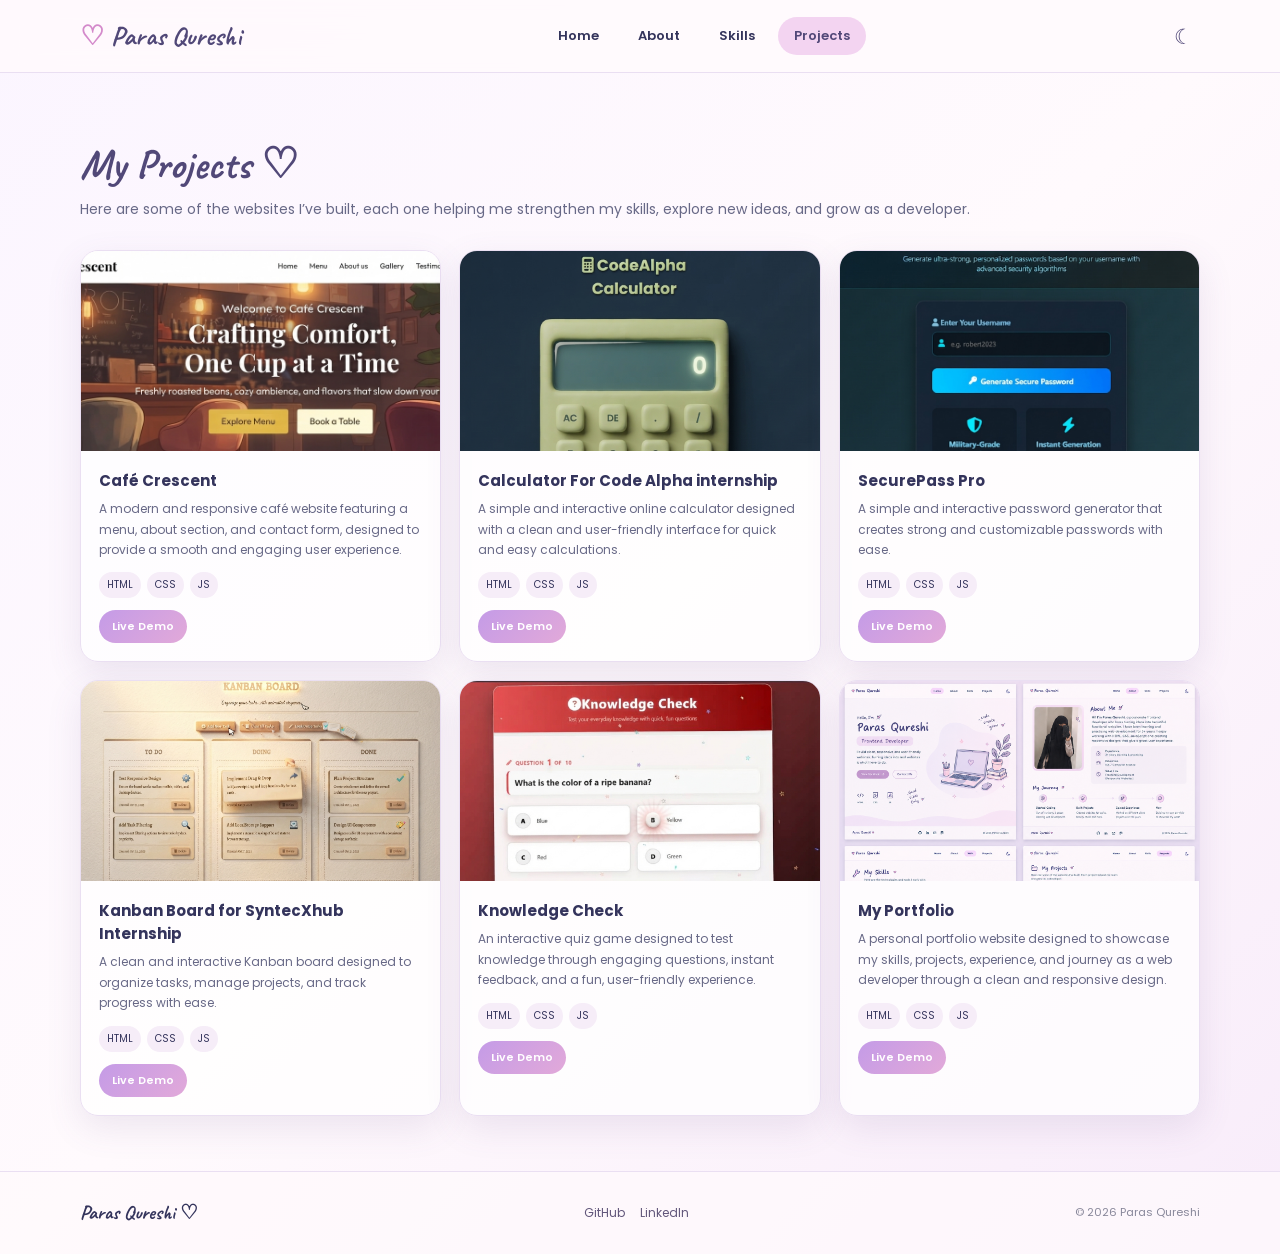
==== projects.html @ ae49263c "Files uploaded" ====
<!DOCTYPE html>
<html lang="en">

<head>

    <meta charset="UTF-8">
    <meta name="viewport" content="width=device-width, initial-scale=1.0">

    <title>Projects | Paras Qureshi</title>
<link rel="stylesheet" href="https://cdnjs.cloudflare.com/ajax/libs/font-awesome/6.7.2/css/all.min.css">
    <link rel="preconnect" href="https://fonts.googleapis.com">
    <link rel="preconnect" href="https://fonts.gstatic.com" crossorigin>

    <link
        href="https://fonts.googleapis.com/css2?family=Caveat:wght@500;600;700&family=Poppins:wght@400;500;600;700&display=swap"
        rel="stylesheet">

    <link rel="stylesheet" href="style.css">

</head>

<body>


    <!-- NAVBAR -->

    <header class="navbar">

        <div class="nav-container">

            <a href="index.html" class="logo">
                ♡ Paras Qureshi
            </a>

            <nav class="nav-menu" id="navMenu">

                <a href="index.html">
                    Home
                </a>

                <a href="about.html">
                    About
                </a>

                <a href="skills.html">
                    Skills
                </a>

                <a href="projects.html" class="active">
                    Projects
                </a>

            </nav>

            <div class="nav-right">

                <button id="themeButton" class="theme-button">
                    ☾
                </button>

                <button id="menuButton" class="menu-button">
                    ☰
                </button>

            </div>

        </div>

    </header>


    <!-- PROJECTS -->

    <main>

        <section class="page-section">

            <div class="projects-heading">

                <div>

                    <h1 class="section-title">
                        My Projects ♡
                    </h1>

                    <p class="section-subtitle">
                      Here are some of the websites I’ve built, each one helping me strengthen my skills, explore new ideas, and grow as a developer.

                    </p>

                </div>

            </div>


            <div class="projects-grid">


                <!-- PROJECT 1 -->

                <article class="project-card">

                    <div class="project-image cafe-image">
    <img src="cafe.jpg" alt="Café Crescent Website">
</div>

                    <div class="project-content">

                        <h2>
                            Café Crescent
                        </h2>

                        <p>
                         A modern and responsive café website featuring a menu, about section, and contact form, designed to provide a smooth and engaging user experience.

                        </p>

                        <div class="project-tags">

                            <span>HTML</span>
                            <span>CSS</span>
                            <span>JS</span>

                        </div>

                        <div class="project-buttons">

                            <a href="https://cafecrescentbyparas.netlify.app/"
                                target="_blank"
                                class="small-button primary-button">
                                Live Demo
                            </a>

                        </div>

                    </div>

                </article>


                <!-- PROJECT 2 -->

                <article class="project-card">

                        <div class="project-image cafe-image">
    <img src="calculator.jpg" alt="Calculator For Code Alpha internship">
</div>
                    <div class="project-content">

                        <h2>
                           Calculator For Code Alpha internship
                        </h2>

                        <p>
                          A simple and interactive online calculator designed with a clean and user-friendly interface for quick and easy calculations.

                        </p>

                        <div class="project-tags">

                            <span>HTML</span>
                            <span>CSS</span>
                            <span>JS</span>

                        </div>

                        <div class="project-buttons">

                            <a href="http://parasqureshi13.github.io/CodeAlpha_Task1/"
                                class="small-button primary-button">
                                Live Demo
                            </a>

                        </div>

                    </div>

                </article>


                <!-- PROJECT 3 -->

                <article class="project-card">

                    <div class="project-image cafe-image">
    <img src="pass.jpg" alt="Password Generator">
</div>

                    <div class="project-content">

                        <h2>
                          SecurePass Pro
                        </h2>

                        <p>
                        A simple and interactive password generator that creates strong and customizable passwords with ease.

                        </p>

                        <div class="project-tags">

                            <span>HTML</span>
                            <span>CSS</span>
                            <span>JS</span>

                        </div>

                        <div class="project-buttons">

                            <a href="https://parasqureshi13.github.io/password_generator/"
                                class="small-button primary-button">
                                Live Demo
                            </a>

                        </div>

                    </div>

                </article>


                <!-- PROJECT 4 -->

                <article class="project-card">

                           <div class="project-image cafe-image">
    <img src="kanban.jpg" alt="Password Generator">
</div>

                    <div class="project-content">

                        <h2>
                            Kanban Board for SyntecXhub Internship
                        </h2>

                        <p>
                    A clean and interactive Kanban board designed to organize tasks, manage projects, and track progress with ease.

                        </p>

                        <div class="project-tags">

                              <span>HTML</span>
                            <span>CSS</span>
                            <span>JS</span>

                        </div>

                        <div class="project-buttons">

                            <a href="https://parasqureshi13.github.io/SyntecXhub_Task4/"
                                class="small-button primary-button">
                               Live Demo
                            </a>
                        </div>

                    </div>

                </article>


                <!-- PROJECT 5 -->

                <article class="project-card">

                       <div class="project-image cafe-image">
    <img src="quiz.jpg" alt="Quiz Game">
</div>

                    <div class="project-content">

                        <h2>
                         Knowledge Check
                        </h2>

                        <p>
                          An interactive quiz game designed to test knowledge through engaging questions, instant feedback, and a fun, user-friendly experience.

                        </p>

                        <div class="project-tags">

                            <span>HTML</span>
                            <span>CSS</span>
                            <span>JS</span>

                        </div>

                        <div class="project-buttons">

                            <a href="https://parasqureshi13.github.io/SyntecXhub_Task3/"
                                class="small-button primary-button">
                                Live Demo
                            </a>

                        </div>

                    </div>

                </article>


                <!-- PROJECT 6 -->

                <article class="project-card">

                    <div class="project-image food-image">
                        <img src="port.jpg" alt="My Portfolio">
                    </div>

                    <div class="project-content">

                        <h2>
                           My Portfolio
                        </h2>

                        <p>
                         A personal portfolio website designed to showcase my skills, projects, experience, and journey as a web developer through a clean and responsive design.

                        </p>

                        <div class="project-tags">

                            <span>HTML</span>
                            <span>CSS</span>
                            <span>JS</span>

                        </div>

                        <div class="project-buttons">

                            <a href="#index.html"
                                class="small-button primary-button">
                                Live Demo
                            </a>

                        </div>

                    </div>

                </article>


            </div>

        </section>

    </main>


    <!-- FOOTER -->

    <footer>

        <div class="footer-container">

            <div class="footer-name">
                Paras Qureshi ♡
            </div>

            <div class="social-links">

                <a href="https://github.com/Parasqureshi13"
                    target="_blank">
                    GitHub
                </a>

                <a href="https://www.linkedin.com/in/paras-qureshi-65b89837a/"
                    target="_blank">
                    LinkedIn
                </a>

            </div>

            <p class="copyright">
                © 2026 Paras Qureshi
            </p>

        </div>

    </footer>


    <script src="script.js"></script>

</body>

</html>
---- style.css ----
@import url('https://fonts.googleapis.com/css2?family=Caveat:wght@500;600;700&family=Poppins:wght@400;500;600;700&display=swap');


/* ================= ROOT ================= */

:root {

    --lavender: #b99be9;
    --lavender-dark: #514878;

    --pink: #f4c8e8;
    --pink-dark: #d48acb;

    --pink-soft: #fff1fa;

    --purple-soft: #eee5fb;

    --background: #fffafd;

    --white: #ffffff;

    --text: #34345c;

    --muted: #686987;

    --border: #eadff2;

    --shadow: 0 12px 35px rgba(111, 82, 143, 0.12);

    --radius: 18px;

}


/* ================= RESET ================= */

* {
    margin: 0;
    padding: 0;
    box-sizing: border-box;
}

html {
    scroll-behavior: smooth;
}

body {

    font-family: 'Poppins', sans-serif;

    color: var(--text);

    background:
        linear-gradient(
            135deg,
            #fbf5ff 0%,
            #fffafd 50%,
            #f8ecfa 100%
        );

    min-height: 100vh;

    transition: 0.3s;

}

a {
    text-decoration: none;
    color: inherit;
}

button {
    font-family: inherit;
}


/* ================= NAVBAR ================= */

.navbar {

    position: sticky;

    top: 0;

    z-index: 1000;

    background:
        rgba(255, 250, 253, 0.90);

    backdrop-filter: blur(14px);

    border-bottom:
        1px solid var(--border);

}


.nav-container {

    width: min(1120px, 92%);

    min-height: 72px;

    margin: auto;

    display: flex;

    align-items: center;

    justify-content: space-between;

    gap: 20px;

}


.logo {

    font-family: 'Caveat', cursive;

    font-size: 27px;

    font-weight: 700;

    color: var(--lavender-dark);

}


.logo:first-letter {
    color: var(--pink-dark);
}


.nav-menu {

    display: flex;

    align-items: center;

    gap: 7px;

}


.nav-menu a {

    padding:
        9px 16px;

    border-radius:
        999px;

    font-size:
        13px;

    font-weight:
        600;

    transition:
        0.25s;

}


.nav-menu a:hover,
.nav-menu a.active {

    background:
        #f3d4f1;

    color:
        #514878;

}


.nav-right {

    display: flex;

    align-items: center;

    gap: 10px;

}


.theme-button {

    border: none;

    background: transparent;

    color: var(--lavender-dark);

    font-size: 21px;

    cursor: pointer;

    padding: 7px;

}


.menu-button {

    display: none;

    border: none;

    background: transparent;

    font-size: 24px;

    color: var(--lavender-dark);

    cursor: pointer;

}


/* ================= HERO ================= */

.hero {

    min-height:
        calc(100vh - 72px);

}


.hero-container {

    width:
        min(1120px, 92%);

    min-height:
        calc(100vh - 72px);

    margin:
        auto;

    display:
        grid;

    grid-template-columns:
        1fr 1fr;

    align-items:
        center;

    gap:
        45px;

}


.hero-content {

    position:
        relative;

    z-index:
        2;

}


.hello-text {

    font-family:
        'Caveat', cursive;

    font-size:
        25px;

    color:
        #75678f;

}


.hero h1 {

    font-family:
        'Caveat', cursive;

    font-size:
        74px;

    line-height:
        0.95;

    color:
        #4e4777;

    margin:
        10px 0 18px;

}


.hero h1 span {

    color:
        var(--pink-dark);

}


.developer-badge {

    display:
        inline-block;

    padding:
        8px 18px;

    border-radius:
        999px;

    background:
        #f5d6f0;

    color:
        #5c507e;

    font-size:
        15px;

    font-weight:
        600;

}


.hero-description {

    max-width:
        510px;

    margin-top:
        18px;

    color:
        var(--muted);

    font-size:
        14px;

    line-height:
        1.9;

}


.hero-buttons {

    display:
        flex;

    gap:
        12px;

    margin:
        27px 0;

    flex-wrap:
        wrap;

}


.button {

    display:
        inline-flex;

    align-items:
        center;

    justify-content:
        center;

    gap:
        8px;

    padding:
        12px 20px;

    border-radius:
        999px;

    border:
        1px solid #d8c7e7;

    font-size:
        13px;

    font-weight:
        600;

    transition:
        0.25s;

}


.primary-button {

    background:
        linear-gradient(
            135deg,
            #c49be7,
            #e2a9d9
        );

    color:
        white;

    border:
        none;

}


.secondary-button {

    background:
        white;

    color:
        #5b507b;

}


.button:hover,
.small-button:hover {

    transform:
        translateY(-2px);

    box-shadow:
        0 8px 18px rgba(125, 87, 155, 0.12);

}


/* ================= MINI SKILLS ================= */

.mini-skills {

    display:
        flex;

    gap:
        14px;

}


.mini-skill {

    width:
        130px;

    height:
        68px;

    border-radius:
        15px;

    background:
        white;

    border:
        1px solid var(--border);

    display:
        flex;

    flex-direction:
        column;

    align-items:
        center;

    justify-content:
        center;

    box-shadow:
        0 7px 18px rgba(100, 70, 130, 0.07);

    font-size:
        11px;

    font-weight:
        600;

}


.mini-icon {

    font-size:
        18px;

    margin-bottom:
        4px;

    color:
        #625681;

}


/* ================= HERO ART ================= */

.hero-art {

    min-height:
        470px;

    display:
        flex;

    align-items:
        center;

    justify-content:
        center;

    position:
        relative;

}


.hero-blob {

    width:
        430px;

    height:
        360px;

    border-radius:
        49% 51% 56% 44% /
        52% 42% 58% 48%;

    background:
        linear-gradient(
            135deg,
            #f1e7fb,
            #f9d9ed
        );

    position:
        absolute;

}


.laptop {

    position:
        relative;

    z-index:
        2;

    width:
        300px;

    padding:
        34px 25px 24px;

    background:
        white;

    border:
        1px solid #dfd3e8;

    border-radius:
        17px 17px 10px 10px;

    box-shadow:
        0 20px 40px rgba(82, 59, 105, 0.13);

    transform:
        rotate(-2deg);

}


.laptop-screen {

    height:
        175px;

    border-radius:
        8px;

    background:
        linear-gradient(
            135deg,
            #f8efff,
            #fce8f5
        );

    display:
        flex;

    align-items:
        center;

    justify-content:
        center;

    border:
        1px solid #eee1f4;

}


.code-symbol {

    font-family:
        'Caveat', cursive;

    font-size:
        58px;

    color:
        #b68ed8;

}


.laptop-base {

    height:
        14px;

    background:
        #d8cce1;

    border-radius:
        0 0 12px 12px;

    margin:
        0 -45px;

}


.plant {

    position:
        absolute;

    right:
        2%;

    bottom:
        16%;

    font-size:
        76px;

    transform:
        rotate(2deg);

}


.books {

    position:
        absolute;

    left:
        3%;

    bottom:
        17%;

    font-size:
        58px;

    transform:
        rotate(-7deg);

}


.doodle {

    position:
        absolute;

    font-family:
        'Caveat', cursive;

    font-size:
        25px;

    color:
        #7c7095;

    z-index:
        3;

}


.doodle-top {

    right:
        4%;

    top:
        12%;

}


.doodle-left {

    left:
        0;

    top:
        15%;

}


.doodle-bottom {

    right:
        12%;

    bottom:
        4%;

}


/* ================= COMMON PAGES ================= */

.page-section {

    width:
        min(1120px, 92%);

    margin:
        auto;

    padding:
        70px 0 55px;

    min-height:
        calc(100vh - 72px);

}


.section-title {

    font-family:
        'Caveat', cursive;

    font-size:
        42px;

    line-height:
        1.05;

    color:
        var(--lavender-dark);

    margin-bottom:
        10px;

}


.section-subtitle {

    color:
        var(--muted);

    font-size:
        14px;

    line-height:
        1.8;

}


/* ================= ABOUT ================= */

.about-container {

    display:
        grid;

    grid-template-columns:
        340px 1fr;

    gap:
        48px;

    align-items:
        center;

}


.about-image-area {

    display:
        flex;

    justify-content:
        center;

}


.image-frame {

    width:
        300px;

    padding:
        12px;

    border-radius:
        25px;

    background:
        linear-gradient(
            135deg,
            #f5d7ef,
            #eee1fb
        );

}


.image-frame img {

    display:
        block;

    width:
        100%;

    aspect-ratio:
        3 / 4;

    object-fit:
        cover;

    border-radius:
        17px;

}


.about-description {

    font-size:
        14px;

    line-height:
        1.9;

    color:
        var(--muted);

    margin:
        18px 0;

}


.info-grid {

    display:
        grid;

    grid-template-columns:
        repeat(3, 1fr);

    gap:
        12px;

    margin-top:
        25px;

}


.info-box {

    padding:
        17px;

    border-radius:
        14px;

    background:
        white;

    border:
        1px solid var(--border);

}


.info-icon {

    font-size:
        19px;

}


.info-box strong {

    display:
        block;

    font-size:
        12px;

    margin:
        7px 0 4px;

}


.info-box span {

    font-size:
        11px;

    color:
        var(--muted);

    line-height:
        1.6;

}


.journey {

    margin-top:
        55px;

}


.timeline {

    display:
        grid;

    grid-template-columns:
        repeat(4, 1fr);

    gap:
        12px;

    margin-top:
        24px;

}


.timeline-item {

    text-align:
        center;

    padding:
        10px;

}


.timeline-circle {

    width:
        42px;

    height:
        42px;

    margin:
        auto auto 12px;

    border-radius:
        50%;

    background:
        #f5d9ef;

    display:
        grid;

    place-items:
        center;

}


.timeline-item h3 {

    font-size:
        12px;

    margin-bottom:
        7px;

}


.timeline-item p {

    color:
        var(--muted);

    font-size:
        11px;

    line-height:
        1.6;

}


/* ================= SKILLS ================= */

.skills-section {

    position:
        relative;

}


.skills-layout {

    display:
        grid;

    grid-template-columns:
        1.15fr 0.85fr;

    gap:
        18px;

    margin-top:
        32px;

}


.skill-card {

    padding:
        25px;

    background:
        rgba(255, 255, 255, 0.75);

    border:
        1px solid var(--border);

    border-radius:
        var(--radius);

    box-shadow:
        var(--shadow);

}


.skill-card h2 {

    font-family:
        'Caveat', cursive;

    font-size:
        27px;

    color:
        #5b527b;

    margin-bottom:
        22px;

}


.skill {

    margin-bottom:
        18px;

}


.skill:last-child {

    margin-bottom:
        0;

}


.skill-heading {

    display:
        flex;

    justify-content:
        space-between;

    font-size:
        12px;

    font-weight:
        600;

    margin-bottom:
        8px;

}


.progress {

    height:
        7px;

    border-radius:
        999px;

    background:
        #eee6f4;

    overflow:
        hidden;

}


.progress span {

    display:
        block;

    height:
        100%;

    border-radius:
        999px;

    background:
        linear-gradient(
            90deg,
            #b894df,
            #dca8db
        );

}


.skills-right {

    display:
        flex;

    flex-direction:
        column;

    gap:
        18px;

}


.tools-card {

    margin:
        0;

}


.tags {

    display:
        flex;

    gap:
        10px;

    flex-wrap:
        wrap;

}


.tags span {

    padding:
        8px 13px;

    border-radius:
        999px;

    background:
        #f6edf8;

    border:
        1px solid #eadcf0;

    font-size:
        12px;

}


.learning-box {

    margin-top:
        18px;

    padding:
        22px;

    background:
        linear-gradient(
            135deg,
            #f8e5f5,
            #f1e8fc
        );

    border-radius:
        16px;

    font-family:
        'Caveat', cursive;

    font-size:
        24px;

    color:
        #65577e;

}


/* ================= PROJECTS ================= */

.projects-heading {

    margin-bottom:
        28px;

}


.projects-grid {

    display:
        grid;

    grid-template-columns:
        repeat(3, 1fr);

    gap:
        18px;

}


.project-card {

    overflow:
        hidden;

    background:
        rgba(255, 255, 255, 0.75);

    border:
        1px solid var(--border);

    border-radius:
        var(--radius);

    box-shadow:
        var(--shadow);

    transition:
        0.25s;

}


.project-card:hover {

    transform:
        translateY(-4px);

}


.project-image {

    height:
        160px;

    display:
        grid;

    place-items:
        center;

    font-size:
        55px;

}


.cafe-image {

    background:
        linear-gradient(
            135deg,
            #e9d4c0,
            #f4e9dc
        );

}


.beauty-image {

    background:
        linear-gradient(
            135deg,
            #f6d5df,
            #fceef3
        );

}


.shoe-image {

    background:
        linear-gradient(
            135deg,
            #e6e6e6,
            #f8f8f8
        );

}


.store-image {

    background:
        linear-gradient(
            135deg,
            #e7d7d0,
            #f4ece7
        );

}


.portfolio-image {

    background:
        linear-gradient(
            135deg,
            #dfd5ee,
            #f4eefa
        );

}


.food-image {

    background:
        linear-gradient(
            135deg,
            #dbe5d2,
            #eff4e9
        );

}


.project-content {

    padding:
        18px;

}

.project-image {
    width: 100%;
    height: 200px;
    overflow: hidden;
}

.project-image img {
    width: 100%;
    height: 100%;
    object-fit: cover;
    display: block;
}
.project-content h2 {

    font-size:
        15px;

    margin-bottom:
        7px;

}


.project-content p {

    font-size:
        12px;

    line-height:
        1.7;

    color:
        var(--muted);

    min-height:
        42px;

}


.project-tags {

    display:
        flex;

    gap:
        6px;

    flex-wrap:
        wrap;

    margin:
        12px 0;

}


.project-tags span {

    font-size:
        10px;

    background:
        #f6edf8;

    padding:
        5px 8px;

    border-radius:
        999px;

}


.project-buttons {

    display:
        flex;

    gap:
        8px;

}


.small-button {

    padding:
        8px 13px;

    border-radius:
        999px;

    font-size:
        11px;

    font-weight:
        600;

    transition:
        0.25s;

}


/* ================= FOOTER ================= */

footer {

    border-top:
        1px solid var(--border);

    background:
        rgba(255, 250, 253, 0.75);

}


.footer-container {

    width:
        min(1120px, 92%);

    min-height:
        82px;

    margin:
        auto;

    display:
        flex;

    align-items:
        center;

    justify-content:
        space-between;

    gap:
        20px;

}


.footer-name {

    font-family:
        'Caveat', cursive;

    font-size:
        20px;

    font-weight:
        700;

}


.social-links {

    display:
        flex;

    gap:
        15px;

}


.social-links a {

    font-size:
        12px;

    color:
        #62577b;

}


.copyright {

    font-size:
        11px;

    color:
        #88879a;

}


/* ================= DARK MODE ================= */

body.dark {

    --text:
        #eeeafa;

    --muted:
        #bcb7ca;

    --border:
        #302a3d;

    --lavender-dark:
        #eee7ff;

    background:
        linear-gradient(
            135deg,
            #171321,
            #211a2a,
            #181522
        );

}


body.dark .navbar,
body.dark footer {

    background:
        rgba(23, 21, 34, 0.90);

}


body.dark .nav-menu a.active {

    background:
        #30263b;

}


body.dark .secondary-button {

    background:
        #211c2b;

    color:
        #eeeafa;

}


body.dark .mini-skill,
body.dark .info-box,
body.dark .skill-card,
body.dark .project-card {

    background:
        #211c2b;

    border-color:
        #383044;

}


body.dark .progress {

    background:
        #383043;

}


body.dark .tags span,
body.dark .project-tags span {

    background:
        #2c2537;

    border-color:
        #3c334b;

}


/* ================= TABLET ================= */

@media (max-width: 850px) {


    .menu-button {

        display:
            block;

    }


    .nav-menu {

        position:
            absolute;

        top:
            72px;

        left:
            0;

        right:
            0;

        background:
            rgba(255, 250, 253, 0.98);

        display:
            none;

        flex-direction:
            column;

        padding:
            12px;

        border-bottom:
            1px solid var(--border);

    }


    .nav-menu.open {

        display:
            flex;

    }


    .nav-menu a {

        width:
            100%;

        text-align:
            center;

    }


    body.dark .nav-menu {

        background:
            rgba(23, 21, 34, 0.98);

    }


    .hero-container {

        grid-template-columns:
            1fr;

        text-align:
            center;

        padding:
            45px 0;

    }


    .hero-description {

        margin:
            18px auto 0;

    }


    .hero-buttons,
    .mini-skills {

        justify-content:
            center;

    }


    .hero-art {

        min-height:
            390px;

    }


    .about-container {

        grid-template-columns:
            1fr;

    }


    .about-content {

        text-align:
            center;

    }


    .info-grid {

        grid-template-columns:
            1fr;

    }


    .timeline {

        grid-template-columns:
            1fr 1fr;

    }


    .skills-layout {

        grid-template-columns:
            1fr;

    }


    .projects-grid {

        grid-template-columns:
            1fr 1fr;

    }

}


/* ================= MOBILE ================= */

@media (max-width: 560px) {


    .page-section {

        padding:
            45px 0 30px;

    }


    .hero h1 {

        font-size:
            57px;

    }


    .section-title {

        font-size:
            36px;

    }


    .hero-art {

        min-height:
            320px;

    }


    .hero-blob {

        width:
            285px;

        height:
            240px;

    }


    .laptop {

        width:
            235px;

        padding:
            25px 20px 18px;

    }


    .laptop-screen {

        height:
            140px;

    }


    .plant {

        font-size:
            50px;

    }


    .books {

        font-size:
            42px;

    }


    .timeline {

        grid-template-columns:
            1fr;

    }


    .projects-grid {

        grid-template-columns:
            1fr;

    }


    .footer-container {

        flex-direction:
            column;

        padding:
            20px 0;

    }

}
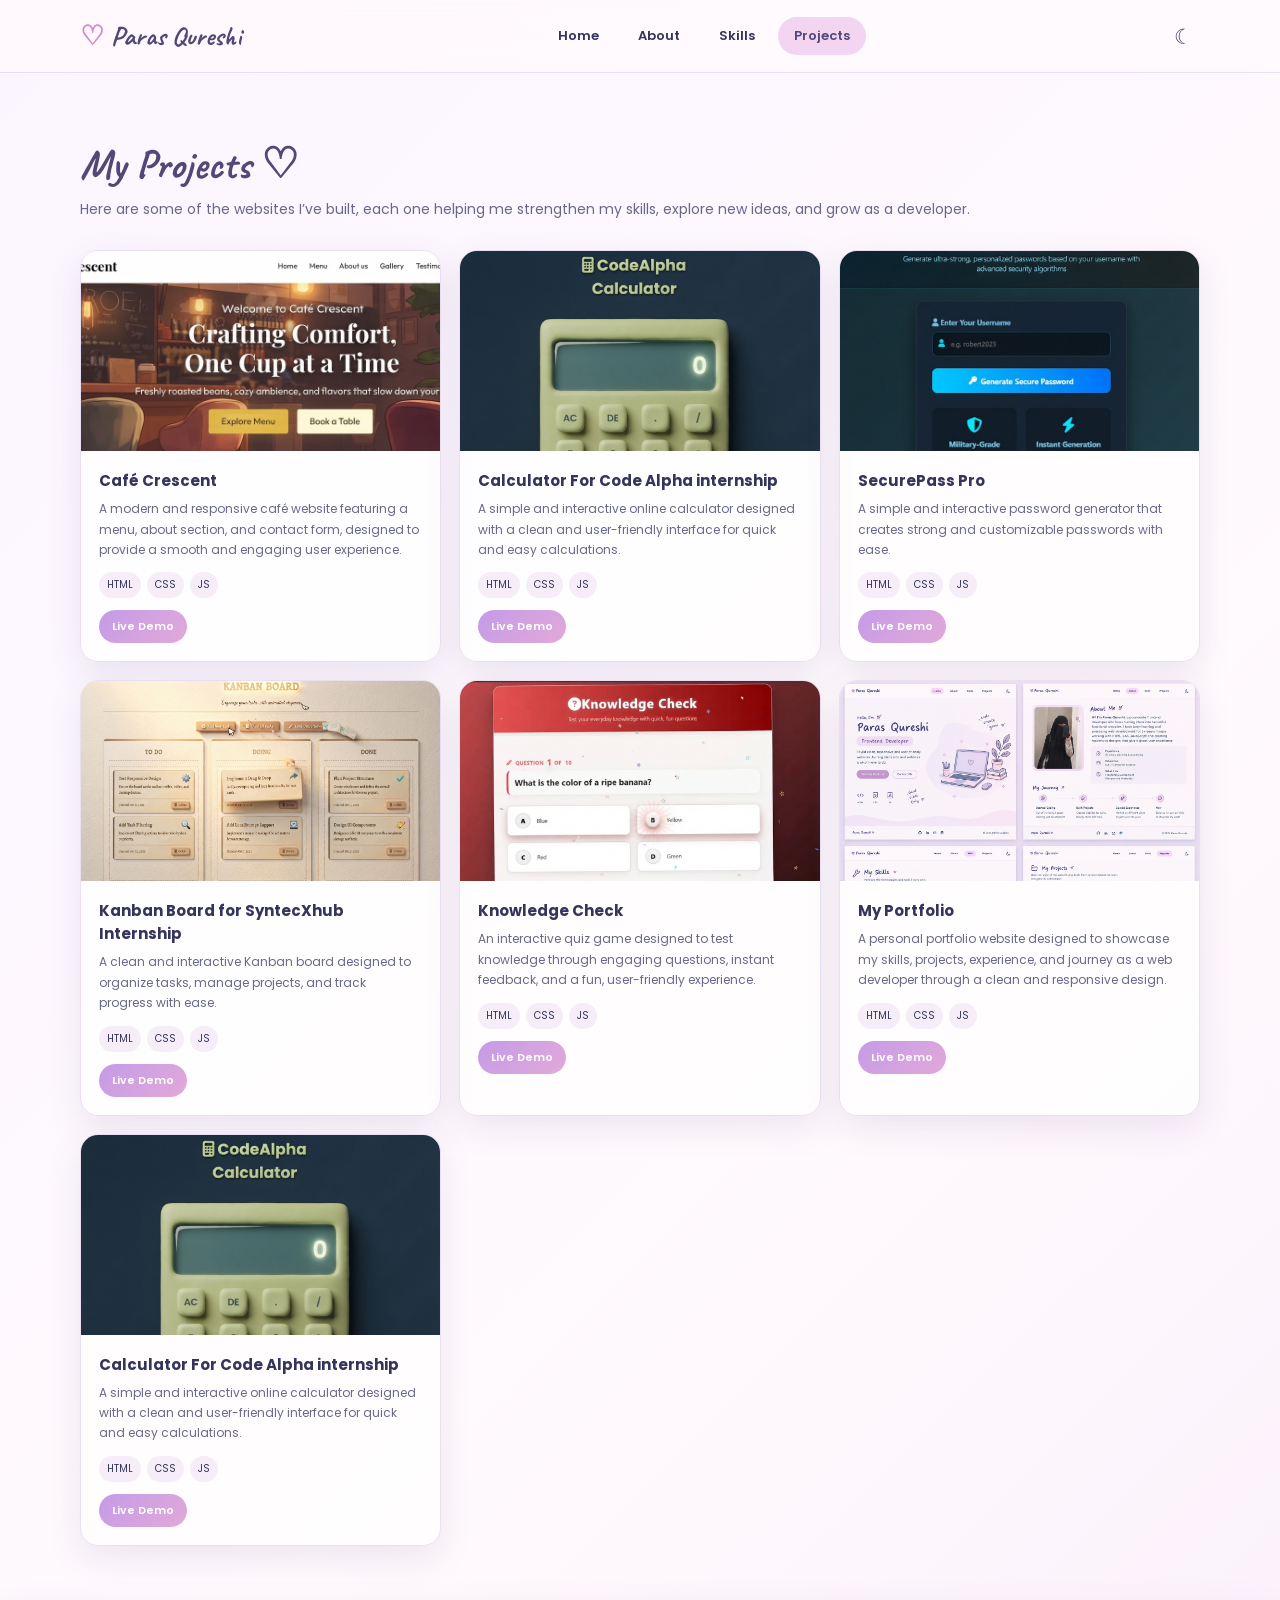
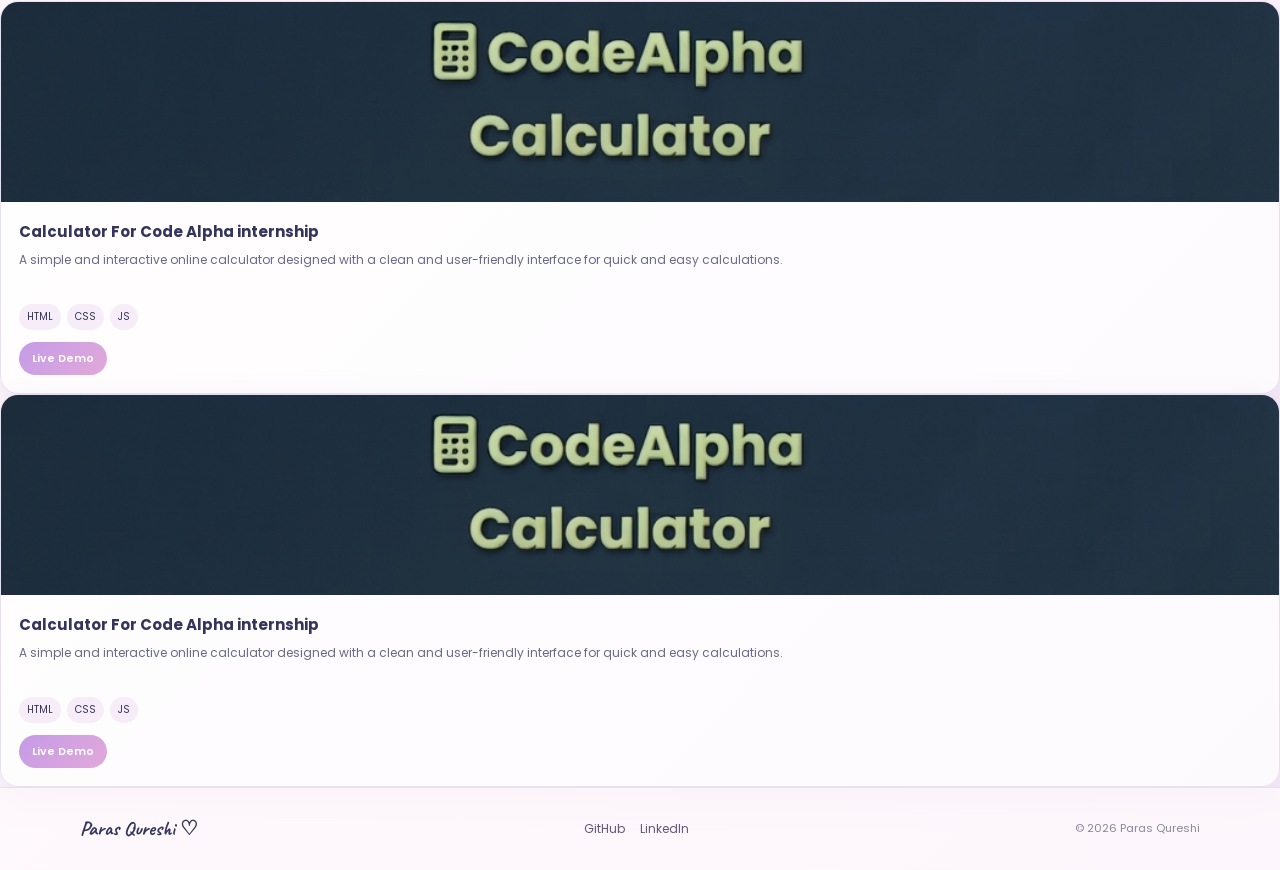
==== commit 81d574b3: "Refactor projects.html to improve structure and content" ====
--- a/projects.html
+++ b/projects.html
@@ -340,13 +340,124 @@
 
                 </article>
 
+<!-- --project 07-- -->
+                           <article class="project-card">
+
+                        <div class="project-image cafe-image">
+    <img src="calculator.jpg" alt="Calculator For Code Alpha internship">
+</div>
+                    <div class="project-content">
+
+                        <h2>
+                           Calculator For Code Alpha internship
+                        </h2>
+
+                        <p>
+                          A simple and interactive online calculator designed with a clean and user-friendly interface for quick and easy calculations.
+
+                        </p>
+
+                        <div class="project-tags">
+
+                            <span>HTML</span>
+                            <span>CSS</span>
+                            <span>JS</span>
+
+                        </div>
+
+                        <div class="project-buttons">
+
+                            <a href="http://parasqureshi13.github.io/CodeAlpha_Task1/"
+                                class="small-button primary-button">
+                                Live Demo
+                            </a>
+
+                        </div>
+
+                    </div>
+
+                </article>
 
             </div>
 
         </section>
 
     </main>
-
+    
+<!-- project 08 -->
+           <article class="project-card">
+
+                        <div class="project-image cafe-image">
+    <img src="calculator.jpg" alt="Calculator For Code Alpha internship">
+</div>
+                    <div class="project-content">
+
+                        <h2>
+                           Calculator For Code Alpha internship
+                        </h2>
+
+                        <p>
+                          A simple and interactive online calculator designed with a clean and user-friendly interface for quick and easy calculations.
+
+                        </p>
+
+                        <div class="project-tags">
+
+                            <span>HTML</span>
+                            <span>CSS</span>
+                            <span>JS</span>
+
+                        </div>
+
+                        <div class="project-buttons">
+
+                            <a href="http://parasqureshi13.github.io/CodeAlpha_Task1/"
+                                class="small-button primary-button">
+                                Live Demo
+                            </a>
+
+                        </div>
+
+                    </div>
+
+                </article>
+<!-- project 09 -->
+               <article class="project-card">
+
+                        <div class="project-image cafe-image">
+    <img src="calculator.jpg" alt="Calculator For Code Alpha internship">
+</div>
+                    <div class="project-content">
+
+                        <h2>
+                           Calculator For Code Alpha internship
+                        </h2>
+
+                        <p>
+                          A simple and interactive online calculator designed with a clean and user-friendly interface for quick and easy calculations.
+
+                        </p>
+
+                        <div class="project-tags">
+
+                            <span>HTML</span>
+                            <span>CSS</span>
+                            <span>JS</span>
+
+                        </div>
+
+                        <div class="project-buttons">
+
+                            <a href="http://parasqureshi13.github.io/CodeAlpha_Task1/"
+                                class="small-button primary-button">
+                                Live Demo
+                            </a>
+
+                        </div>
+
+                    </div>
+
+                </article>
 
     <!-- FOOTER -->
 
@@ -385,4 +496,4 @@
 
 </body>
 
-</html>+</html>
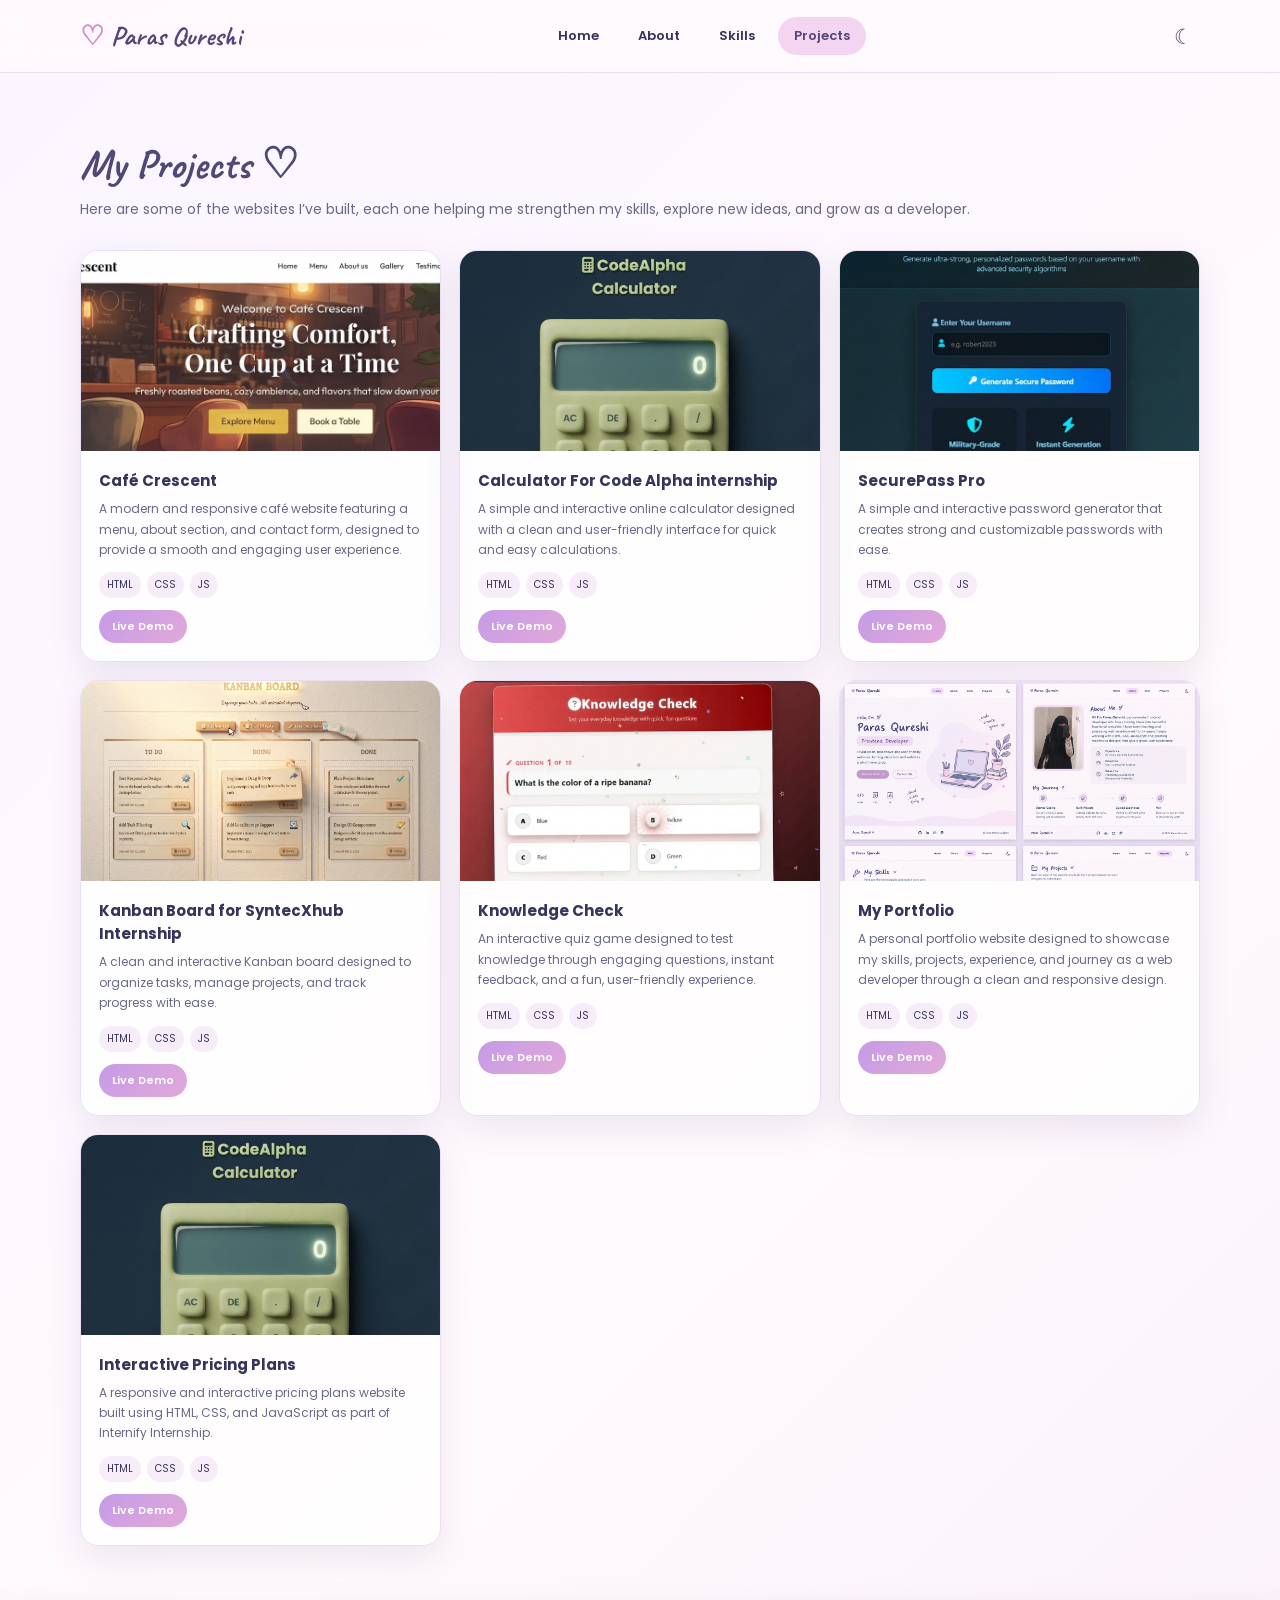
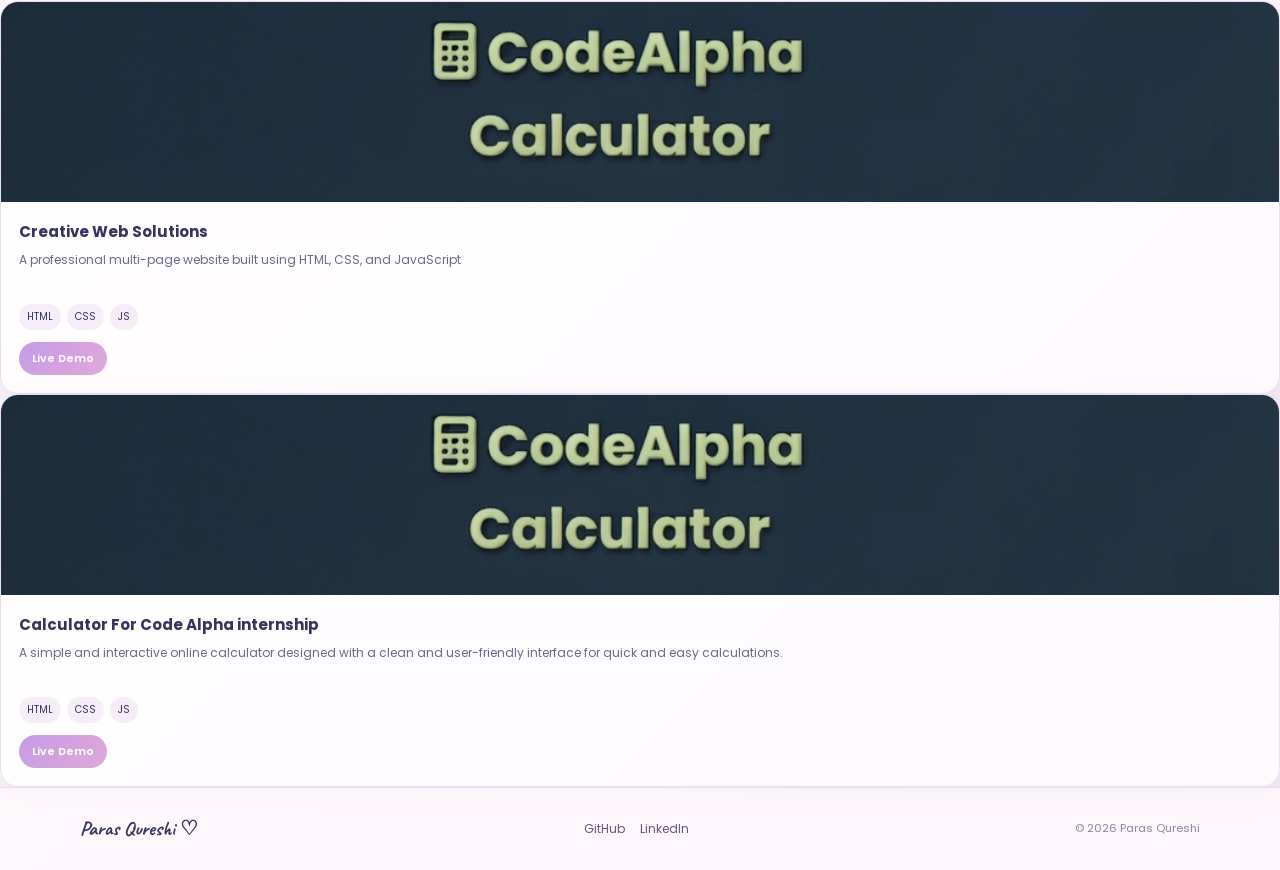
==== commit b0d12d16: "Update projects.html" ====
--- a/projects.html
+++ b/projects.html
@@ -349,25 +349,25 @@
                     <div class="project-content">
 
                         <h2>
-                           Calculator For Code Alpha internship
-                        </h2>
-
-                        <p>
-                          A simple and interactive online calculator designed with a clean and user-friendly interface for quick and easy calculations.
-
-                        </p>
-
-                        <div class="project-tags">
-
-                            <span>HTML</span>
-                            <span>CSS</span>
-                            <span>JS</span>
-
-                        </div>
-
-                        <div class="project-buttons">
-
-                            <a href="http://parasqureshi13.github.io/CodeAlpha_Task1/"
+                          Interactive Pricing Plans
+                        </h2>
+
+                        <p>
+                       A responsive and interactive pricing plans website built using HTML, CSS, and JavaScript as part of Internify Internship.
+
+                        </p>
+
+                        <div class="project-tags">
+
+                            <span>HTML</span>
+                            <span>CSS</span>
+                            <span>JS</span>
+
+                        </div>
+
+                        <div class="project-buttons">
+
+                            <a href="https://parasqureshi13.github.io/Internify_task2/"
                                 class="small-button primary-button">
                                 Live Demo
                             </a>
@@ -393,25 +393,25 @@
                     <div class="project-content">
 
                         <h2>
-                           Calculator For Code Alpha internship
-                        </h2>
-
-                        <p>
-                          A simple and interactive online calculator designed with a clean and user-friendly interface for quick and easy calculations.
-
-                        </p>
-
-                        <div class="project-tags">
-
-                            <span>HTML</span>
-                            <span>CSS</span>
-                            <span>JS</span>
-
-                        </div>
-
-                        <div class="project-buttons">
-
-                            <a href="http://parasqureshi13.github.io/CodeAlpha_Task1/"
+                      Creative Web Solutions
+                        </h2>
+
+                        <p>
+    A professional multi-page website built using HTML, CSS, and JavaScript 
+
+                        </p>
+
+                        <div class="project-tags">
+
+                            <span>HTML</span>
+                            <span>CSS</span>
+                            <span>JS</span>
+
+                        </div>
+
+                        <div class="project-buttons">
+
+                            <a href="https://parasqureshi13.github.io/Internify_task3/"
                                 class="small-button primary-button">
                                 Live Demo
                             </a>
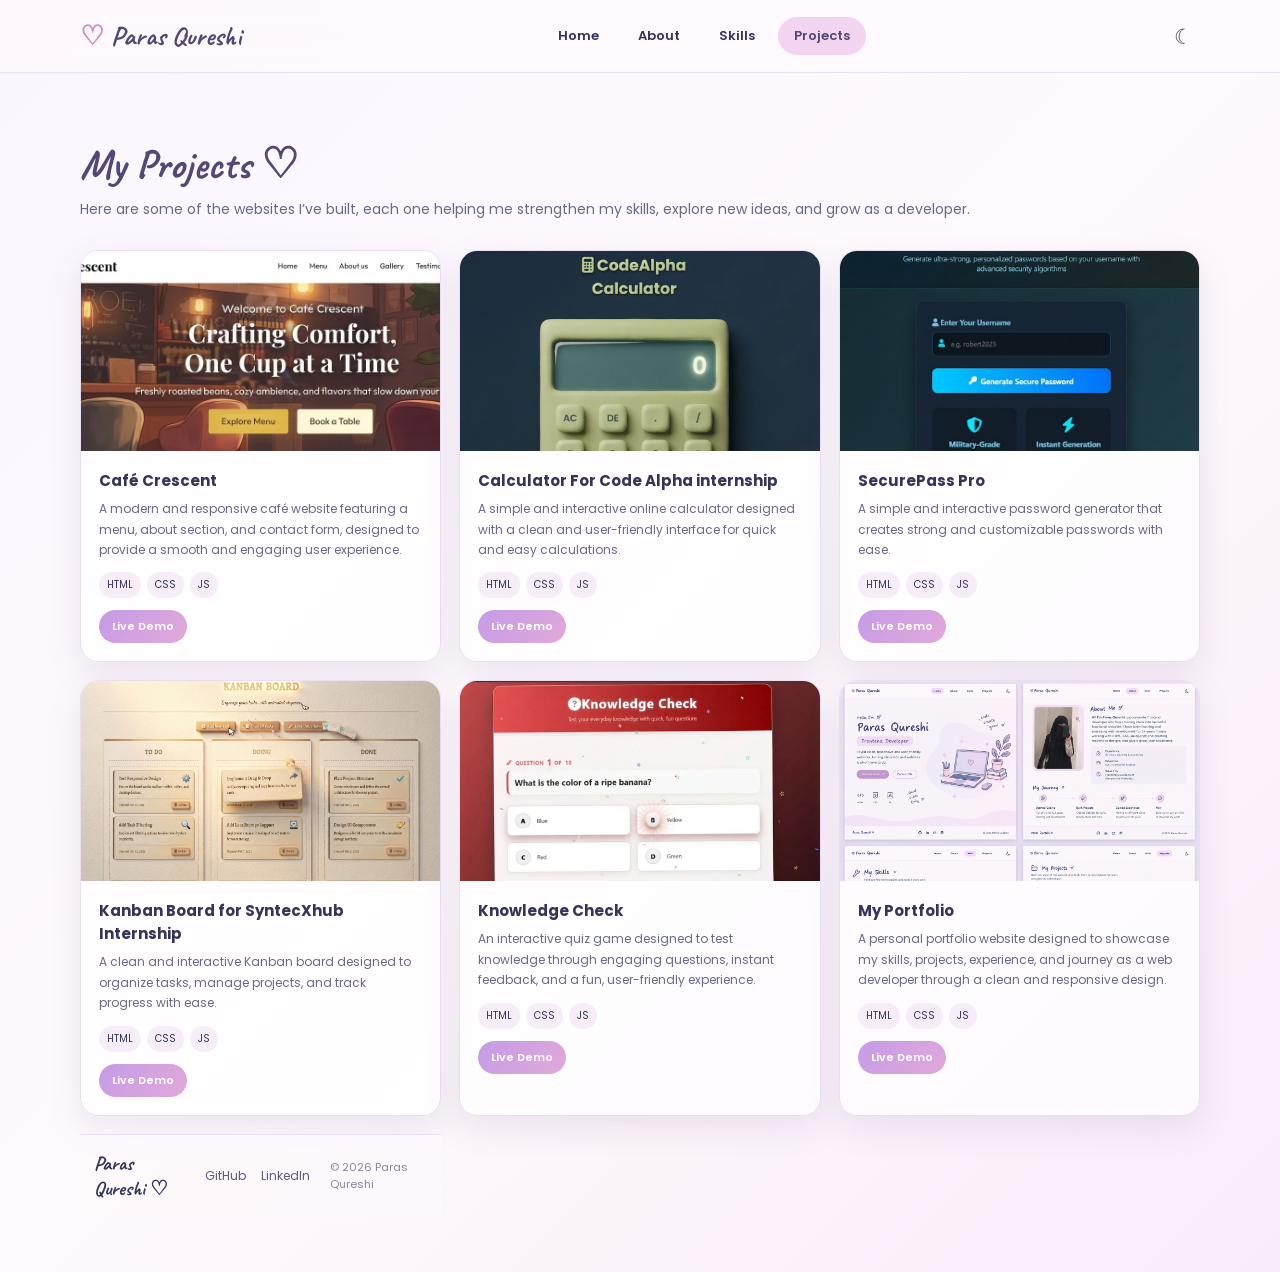
==== commit f87e9626: "Revise projects.html with new project details Updated the projects page with new project entries and" ====
--- a/projects.html
+++ b/projects.html
@@ -340,124 +340,6 @@
 
                 </article>
 
-<!-- --project 07-- -->
-                           <article class="project-card">
-
-                        <div class="project-image cafe-image">
-    <img src="calculator.jpg" alt="Calculator For Code Alpha internship">
-</div>
-                    <div class="project-content">
-
-                        <h2>
-                          Interactive Pricing Plans
-                        </h2>
-
-                        <p>
-                       A responsive and interactive pricing plans website built using HTML, CSS, and JavaScript as part of Internify Internship.
-
-                        </p>
-
-                        <div class="project-tags">
-
-                            <span>HTML</span>
-                            <span>CSS</span>
-                            <span>JS</span>
-
-                        </div>
-
-                        <div class="project-buttons">
-
-                            <a href="https://parasqureshi13.github.io/Internify_task2/"
-                                class="small-button primary-button">
-                                Live Demo
-                            </a>
-
-                        </div>
-
-                    </div>
-
-                </article>
-
-            </div>
-
-        </section>
-
-    </main>
-    
-<!-- project 08 -->
-           <article class="project-card">
-
-                        <div class="project-image cafe-image">
-    <img src="calculator.jpg" alt="Calculator For Code Alpha internship">
-</div>
-                    <div class="project-content">
-
-                        <h2>
-                      Creative Web Solutions
-                        </h2>
-
-                        <p>
-    A professional multi-page website built using HTML, CSS, and JavaScript 
-
-                        </p>
-
-                        <div class="project-tags">
-
-                            <span>HTML</span>
-                            <span>CSS</span>
-                            <span>JS</span>
-
-                        </div>
-
-                        <div class="project-buttons">
-
-                            <a href="https://parasqureshi13.github.io/Internify_task3/"
-                                class="small-button primary-button">
-                                Live Demo
-                            </a>
-
-                        </div>
-
-                    </div>
-
-                </article>
-<!-- project 09 -->
-               <article class="project-card">
-
-                        <div class="project-image cafe-image">
-    <img src="calculator.jpg" alt="Calculator For Code Alpha internship">
-</div>
-                    <div class="project-content">
-
-                        <h2>
-                           Calculator For Code Alpha internship
-                        </h2>
-
-                        <p>
-                          A simple and interactive online calculator designed with a clean and user-friendly interface for quick and easy calculations.
-
-                        </p>
-
-                        <div class="project-tags">
-
-                            <span>HTML</span>
-                            <span>CSS</span>
-                            <span>JS</span>
-
-                        </div>
-
-                        <div class="project-buttons">
-
-                            <a href="http://parasqureshi13.github.io/CodeAlpha_Task1/"
-                                class="small-button primary-button">
-                                Live Demo
-                            </a>
-
-                        </div>
-
-                    </div>
-
-                </article>
 
     <!-- FOOTER -->
 
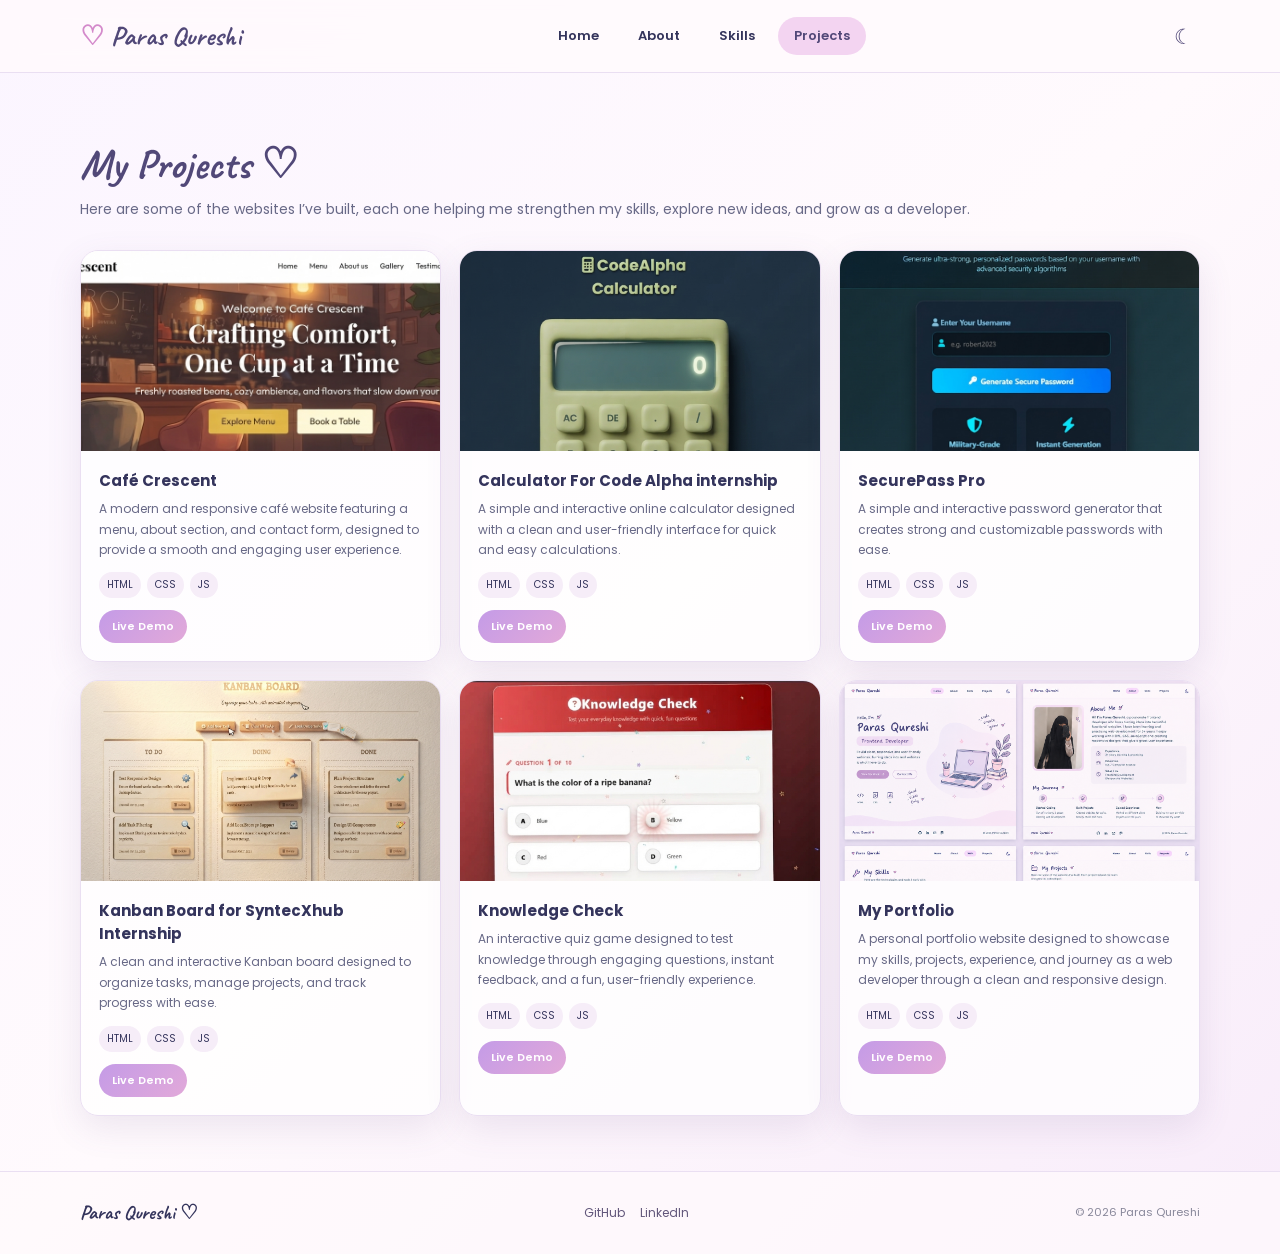
==== commit 80e9de28: "Fix HTML structure and formatting in projects.html" ====
--- a/projects.html
+++ b/projects.html
@@ -329,16 +329,21 @@
 
                         <div class="project-buttons">
 
-                            <a href="#index.html"
-                                class="small-button primary-button">
-                                Live Demo
-                            </a>
-
-                        </div>
-
-                    </div>
-
-                </article>
+                            <a href="https://parasqureshi13.github.io/My_Portfolio/"
+                                class="small-button primary-button">
+                                Live Demo
+                            </a>
+
+                        </div>
+
+                    </div>
+
+                </article>
+
+            </div>
+        </section>
+
+    </main>
 
 
     <!-- FOOTER -->
